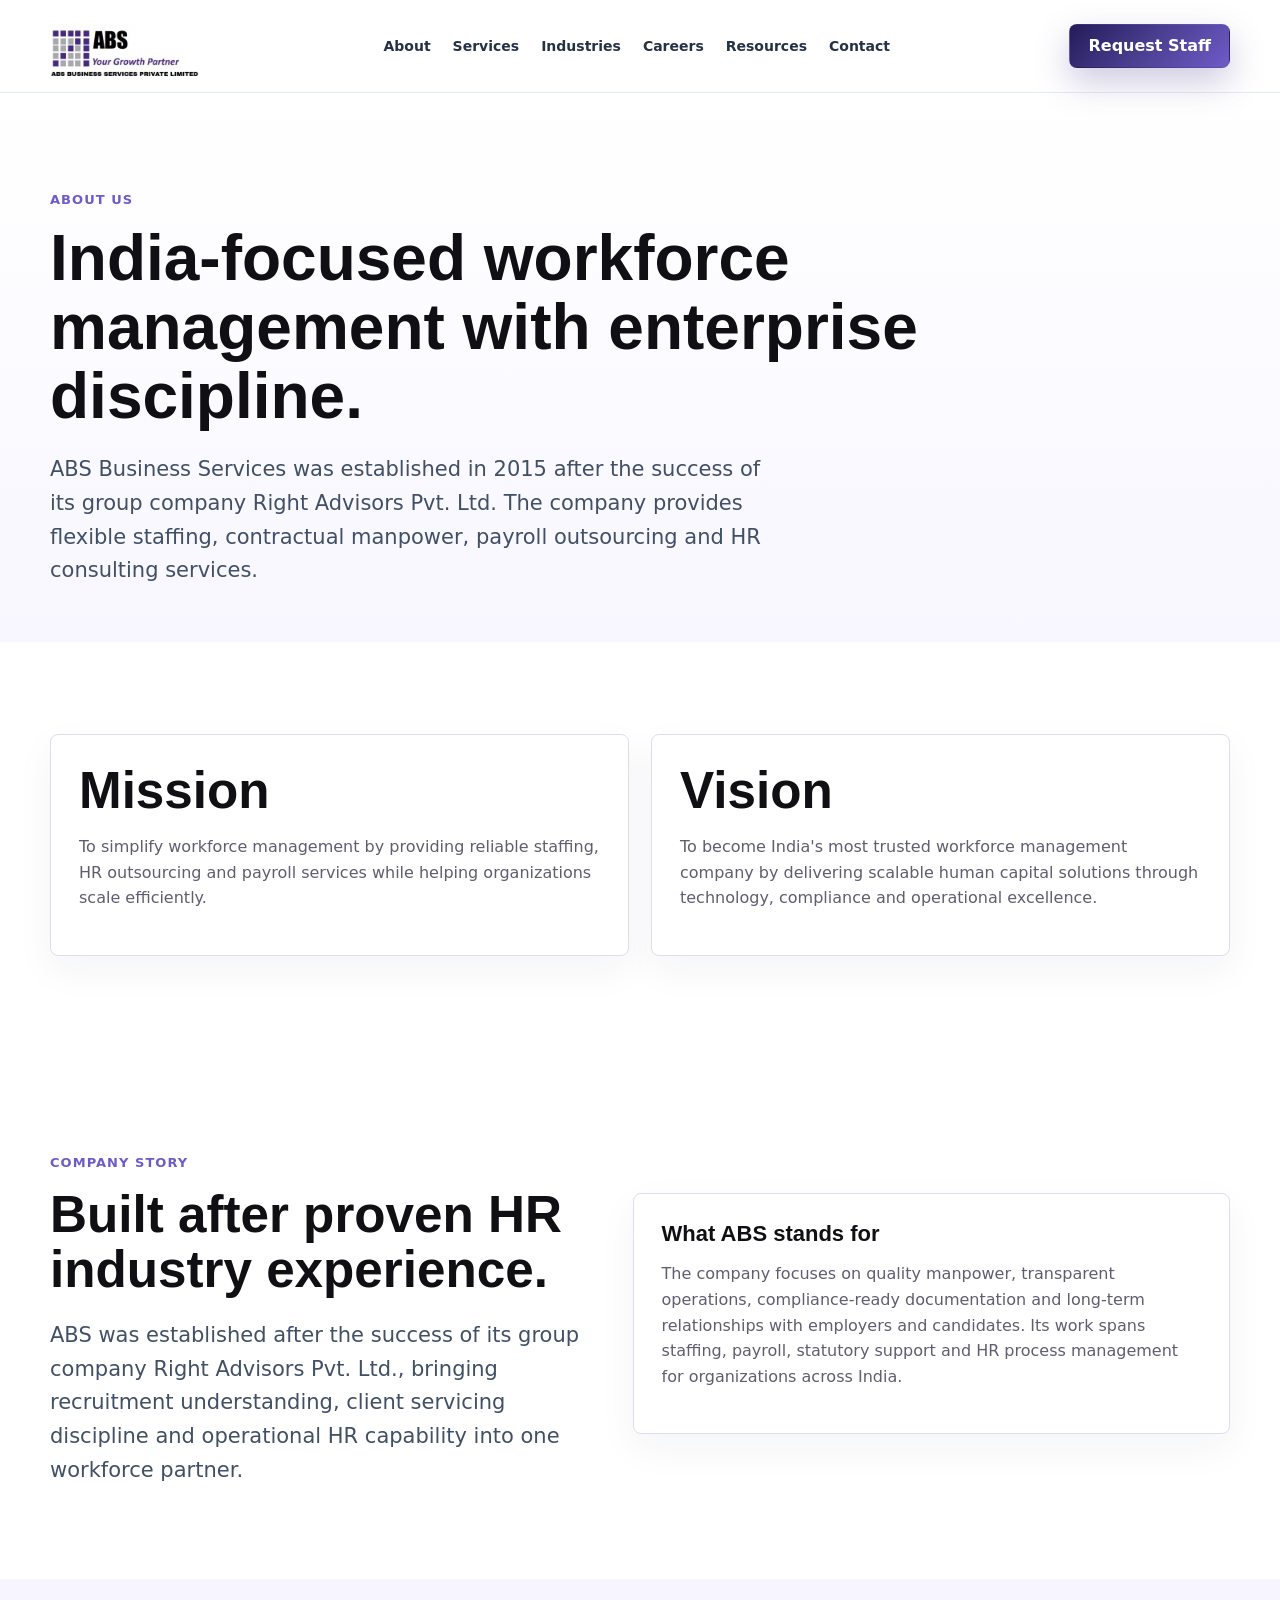
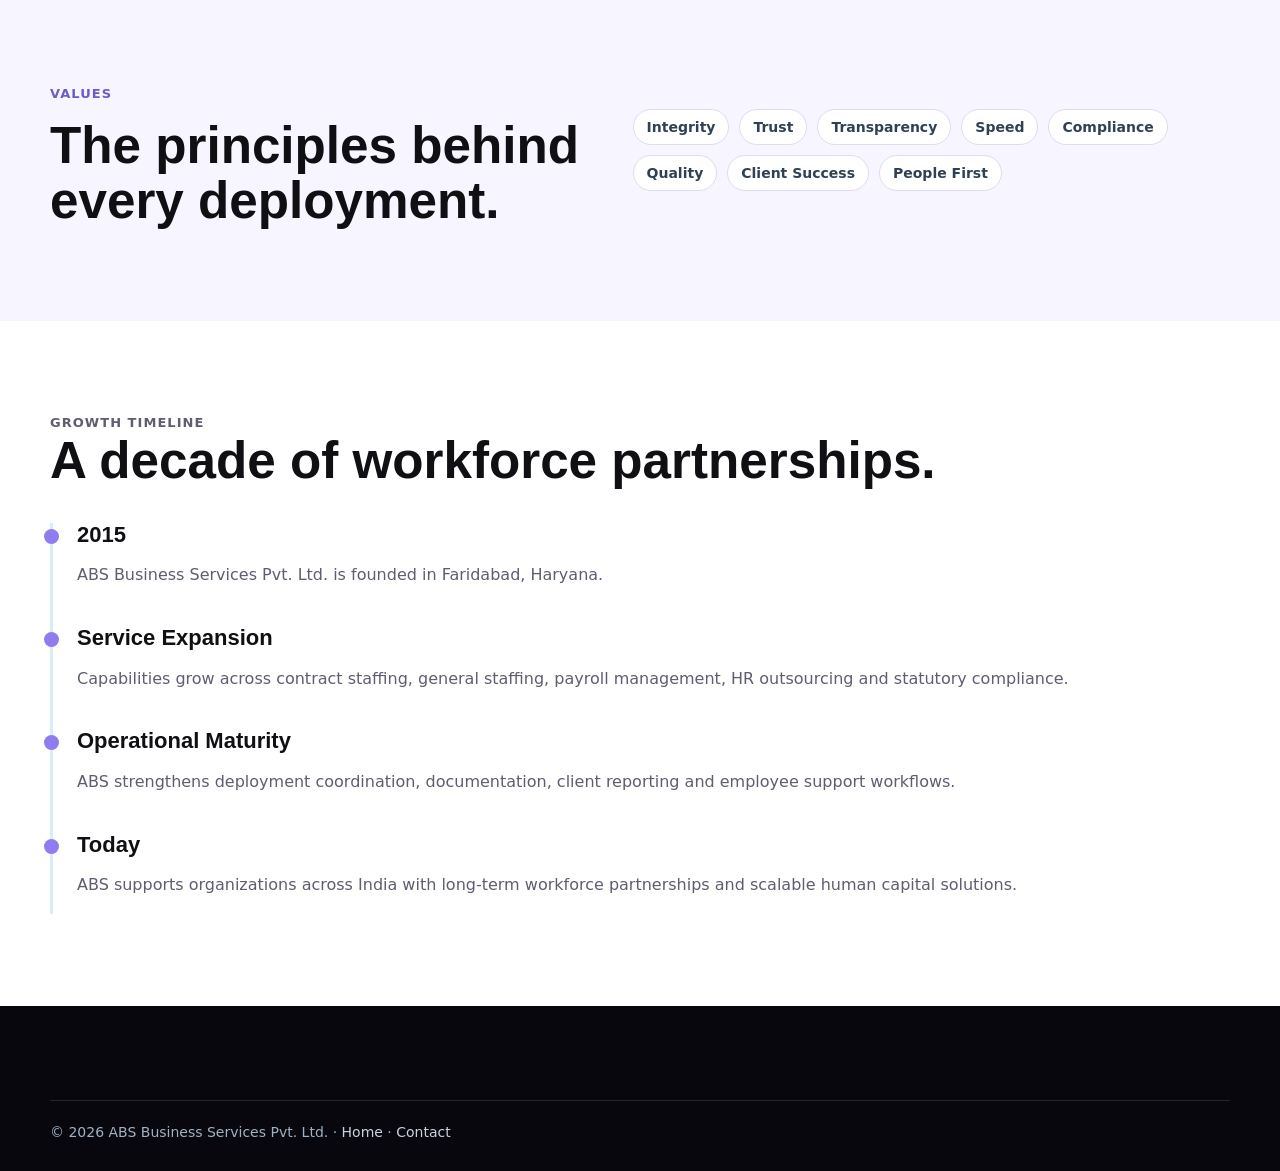
==== about.html @ 5b606b96 "Initial commit" ====
﻿<!doctype html><html lang="en"><head><meta charset="utf-8"><meta name="viewport" content="width=device-width, initial-scale=1"><title>About ABS Business Services | HR Growth Partner in Faridabad</title><meta name="description" content="Learn about ABS Business Services Pvt. Ltd., a Faridabad-based workforce management, staffing, payroll outsourcing and HR services company founded in 2015."><meta name="keywords" content="ABS Business Services, HR company Faridabad, staffing company Haryana, workforce management India, payroll outsourcing company"><link rel="canonical" href="https://abs-bs.com/about.html"><link rel="stylesheet" href="styles.css"></head><body>
<header class="site-header"><div class="container nav"><a class="brand" href="index.html"><img class="brand-logo" src="assets/abs-logo.png" alt="ABS Business Services Pvt. Ltd. logo"></a><nav class="nav-links"><a href="about.html">About</a><a href="services.html">Services</a><a href="industries.html">Industries</a><a href="careers.html">Careers</a><a href="blog.html">Resources</a><a href="contact.html">Contact</a></nav><div class="nav-actions"><a class="btn btn-primary" href="employers.html">Request Staff</a><button class="menu-toggle" aria-label="Open menu"></button></div></div></header>
<main><section class="page-hero"><div class="container"><p class="eyebrow">About Us</p><h1>India-focused workforce management with enterprise discipline.</h1><p class="lead">ABS Business Services was established in 2015 after the success of its group company Right Advisors Pvt. Ltd. The company provides flexible staffing, contractual manpower, payroll outsourcing and HR consulting services.</p></div></section>
<section><div class="container grid-2"><article class="card"><h2>Mission</h2><p class="muted">To simplify workforce management by providing reliable staffing, HR outsourcing and payroll services while helping organizations scale efficiently.</p></article><article class="card"><h2>Vision</h2><p class="muted">To become India's most trusted workforce management company by delivering scalable human capital solutions through technology, compliance and operational excellence.</p></article></div></section>
<section><div class="container split"><div><p class="eyebrow">Company Story</p><h2>Built after proven HR industry experience.</h2><p class="lead">ABS was established after the success of its group company Right Advisors Pvt. Ltd., bringing recruitment understanding, client servicing discipline and operational HR capability into one workforce partner.</p></div><div class="card"><h3>What ABS stands for</h3><p class="muted">The company focuses on quality manpower, transparent operations, compliance-ready documentation and long-term relationships with employers and candidates. Its work spans staffing, payroll, statutory support and HR process management for organizations across India.</p></div></div></section>
<section class="band"><div class="container split"><div><p class="eyebrow">Values</p><h2>The principles behind every deployment.</h2></div><div class="pill-row"><span class="pill">Integrity</span><span class="pill">Trust</span><span class="pill">Transparency</span><span class="pill">Speed</span><span class="pill">Compliance</span><span class="pill">Quality</span><span class="pill">Client Success</span><span class="pill">People First</span></div></div></section>
<section><div class="container"><div class="section-head"><div><p class="eyebrow">Growth Timeline</p><h2>A decade of workforce partnerships.</h2></div></div><div class="timeline"><article><h3>2015</h3><p class="muted">ABS Business Services Pvt. Ltd. is founded in Faridabad, Haryana.</p></article><article><h3>Service Expansion</h3><p class="muted">Capabilities grow across contract staffing, general staffing, payroll management, HR outsourcing and statutory compliance.</p></article><article><h3>Operational Maturity</h3><p class="muted">ABS strengthens deployment coordination, documentation, client reporting and employee support workflows.</p></article><article><h3>Today</h3><p class="muted">ABS supports organizations across India with long-term workforce partnerships and scalable human capital solutions.</p></article></div></div></section></main>
<footer class="footer"><div class="container copyright">&copy; 2026 ABS Business Services Pvt. Ltd. &middot; <a href="index.html">Home</a> &middot; <a href="contact.html">Contact</a></div></footer><script src="script.js"></script></body></html>
---- styles.css ----
:root {
  --primary: #4b3f91;
  --secondary: #6f5bc7;
  --accent: #8f7df0;
  --dark: #101014;
  --muted: #5f5d70;
  --line: #e0dced;
  --soft: #f7f5ff;
  --white: #ffffff;
  --shadow: 0 24px 70px rgba(15, 38, 67, .12);
  --radius: 8px;
}

* { box-sizing: border-box; }
html { scroll-behavior: smooth; }
body {
  margin: 0;
  font-family: Inter, ui-sans-serif, system-ui, -apple-system, BlinkMacSystemFont, "Segoe UI", sans-serif;
  color: var(--dark);
  background: var(--white);
  line-height: 1.6;
}

a { color: inherit; text-decoration: none; }
img { display: block; max-width: 100%; }
button, input, textarea, select { font: inherit; }

.container { width: min(1180px, calc(100% - 40px)); margin: 0 auto; }
.site-header {
  position: sticky;
  top: 0;
  z-index: 20;
  background: rgba(255,255,255,.92);
  backdrop-filter: blur(16px);
  border-bottom: 1px solid rgba(220,231,239,.8);
}
.nav { display: flex; align-items: center; justify-content: space-between; min-height: 76px; gap: 20px; }
.brand { display: flex; align-items: center; gap: 12px; font-weight: 800; letter-spacing: 0; }
.brand-logo { width: 154px; height: auto; }
.brand-mark {
  display: grid; place-items: center;
  width: 44px; height: 44px; border-radius: 8px;
  color: #fff; background: linear-gradient(135deg, var(--primary), var(--accent));
  box-shadow: 0 14px 32px rgba(75,63,145,.24);
}
.brand small { display: block; color: var(--muted); font-size: 12px; font-weight: 700; text-transform: uppercase; }
.nav-links { display: flex; align-items: center; gap: 22px; font-size: 14px; font-weight: 700; color: #253145; }
.nav-links a:hover { color: var(--secondary); }
.nav-actions { display: flex; align-items: center; gap: 10px; }
.menu-toggle { display: none; border: 0; background: var(--soft); width: 42px; height: 42px; border-radius: var(--radius); position: relative; }
.menu-toggle::before {
  content: "";
  width: 18px;
  height: 2px;
  background: var(--primary);
  box-shadow: 0 6px 0 var(--primary), 0 -6px 0 var(--primary);
}
.btn {
  display: inline-flex; align-items: center; justify-content: center; gap: 9px;
  min-height: 44px; padding: 0 18px; border-radius: var(--radius);
  border: 1px solid transparent; font-weight: 800; cursor: pointer;
  transition: transform .2s ease, box-shadow .2s ease, background .2s ease;
}
.btn:hover { transform: translateY(-2px); }
.btn-primary { color: #fff; background: linear-gradient(135deg, #241b59, var(--primary), var(--secondary)); box-shadow: 0 14px 34px rgba(75,63,145,.28); }
.btn-outline { color: var(--primary); border-color: #bfd7e8; background: #fff; }
.btn-dark { color: #fff; background: var(--dark); }

.hero {
  min-height: calc(100vh - 76px);
  display: grid;
  align-items: center;
  padding: 56px 0 32px;
  background:
    radial-gradient(circle at 88% 14%, rgba(143,125,240,.18), transparent 28%),
    linear-gradient(180deg, #fff 0%, #f8f6ff 100%);
}
.hero-grid { display: grid; grid-template-columns: 1fr .92fr; gap: 48px; align-items: center; }
.eyebrow { color: var(--secondary); font-weight: 900; text-transform: uppercase; letter-spacing: .08em; font-size: 13px; }
h1, h2, h3 { font-family: Poppins, Inter, sans-serif; line-height: 1.08; letter-spacing: 0; margin: 0; }
h1 { font-size: clamp(42px, 6vw, 76px); max-width: 870px; }
h2 { font-size: clamp(30px, 4vw, 52px); }
h3 { font-size: 22px; }
.lead { font-size: clamp(17px, 2vw, 21px); color: #415065; max-width: 730px; margin: 22px 0 0; }
.hero-actions { display: flex; flex-wrap: wrap; gap: 14px; margin-top: 32px; }
.hero-card { position: relative; }
.hero-card img { border-radius: 8px; box-shadow: var(--shadow); }
.metric-strip {
  display: grid; grid-template-columns: repeat(4, 1fr); gap: 14px;
  margin-top: 32px;
}
.metric {
  padding: 18px; background: #fff; border: 1px solid var(--line); border-radius: var(--radius);
  box-shadow: 0 12px 30px rgba(16,45,72,.06);
}
.metric strong { display: block; color: var(--primary); font-size: 27px; font-family: Poppins, sans-serif; }
.metric span { color: var(--muted); font-size: 13px; font-weight: 700; }

section { padding: 92px 0; }
.section-head { display: flex; justify-content: space-between; gap: 28px; align-items: end; margin-bottom: 34px; }
.section-head p { max-width: 560px; color: var(--muted); margin: 0; }
.band { background: var(--soft); }
.dark-band { background: #101928; color: #fff; }
.dark-band p, .dark-band .muted { color: #c8d3df; }
.grid-3 { display: grid; grid-template-columns: repeat(3, 1fr); gap: 18px; }
.grid-2 { display: grid; grid-template-columns: repeat(2, 1fr); gap: 22px; }
.card {
  background: #fff; border: 1px solid var(--line); border-radius: var(--radius);
  padding: 28px; box-shadow: 0 14px 38px rgba(16,45,72,.05);
}
.card:hover { transform: translateY(-3px); transition: transform .2s ease; }
.dark-band .card { background: #172235; border-color: rgba(255,255,255,.1); }
.icon {
  width: 44px; height: 44px; border-radius: 8px;
  display: grid; place-items: center; color: #fff;
  background: linear-gradient(135deg, var(--primary), var(--accent));
  margin-bottom: 18px;
}
.muted { color: var(--muted); }
.pill-row { display: flex; flex-wrap: wrap; gap: 10px; }
.pill {
  display: inline-flex; align-items: center; min-height: 36px; padding: 0 13px;
  border-radius: 999px; border: 1px solid var(--line); background: #fff; color: #314154; font-weight: 700; font-size: 14px;
}
.dark-band .pill { background: rgba(255,255,255,.07); border-color: rgba(255,255,255,.14); color: #fff; }
.process { counter-reset: step; display: grid; gap: 16px; }
.process-item { display: grid; grid-template-columns: 58px 1fr; gap: 18px; align-items: start; }
.process-item::before {
  counter-increment: step; content: counter(step);
  width: 46px; height: 46px; border-radius: 8px;
  display: grid; place-items: center;
  background: #e8f6ff; color: var(--primary); font-weight: 900;
}
.testimonial { font-size: 20px; color: #253145; }
.job-card { display: grid; grid-template-columns: 1fr auto; gap: 18px; align-items: center; }
.form {
  display: grid; gap: 14px;
}
.form input, .form textarea, .form select {
  width: 100%; border: 1px solid var(--line); border-radius: var(--radius);
  min-height: 48px; padding: 12px 14px; background: #fff; color: var(--dark);
}
.form textarea { min-height: 126px; resize: vertical; }
.cta {
  padding: 54px; border-radius: 8px;
  background: linear-gradient(135deg, #101014, #332272 48%, #6f5bc7);
  color: #fff; display: grid; grid-template-columns: 1fr auto; gap: 24px; align-items: center;
}
.cta p { color: #e8f6ff; margin: 12px 0 0; max-width: 760px; }
.page-hero { padding: 84px 0 54px; background: linear-gradient(180deg, #fff, #f8f6ff); }
.page-hero h1 { font-size: clamp(38px, 5vw, 64px); }
.split { display: grid; grid-template-columns: .95fr 1.05fr; gap: 42px; align-items: center; }
.timeline { border-left: 3px solid #d9ecf7; padding-left: 24px; display: grid; gap: 22px; }
.timeline article { position: relative; }
.timeline article::before { content: ""; position: absolute; left: -33px; top: 6px; width: 15px; height: 15px; border-radius: 50%; background: var(--accent); }
.footer { background: #08070d; color: #e7e2ff; padding: 58px 0 28px; }
.footer-grid { display: grid; grid-template-columns: 1.25fr repeat(3, 1fr); gap: 32px; }
.footer h3 { color: #fff; font-size: 18px; margin-bottom: 14px; }
.footer a, .footer p { color: #c8d3df; }
.footer ul { padding: 0; margin: 0; list-style: none; display: grid; gap: 10px; }
.copyright { border-top: 1px solid rgba(255,255,255,.12); margin-top: 36px; padding-top: 20px; color: #9fb1c4; font-size: 14px; }
.reveal { opacity: 0; transform: translateY(18px); transition: opacity .55s ease, transform .55s ease; }
.reveal.visible { opacity: 1; transform: none; }

@media (max-width: 940px) {
  .nav-links {
    position: absolute; inset: 76px 20px auto 20px; display: none; flex-direction: column;
    align-items: stretch; padding: 18px; background: #fff; border: 1px solid var(--line); border-radius: 8px; box-shadow: var(--shadow);
  }
  .nav-links.open { display: flex; }
  .menu-toggle { display: inline-grid; place-items: center; }
  .nav-actions .btn-outline { display: none; }
  .hero { min-height: auto; }
  .hero-grid, .split, .cta { grid-template-columns: 1fr; }
  .metric-strip, .grid-3, .grid-2, .footer-grid { grid-template-columns: 1fr; }
  .section-head { display: block; }
  .section-head p { margin-top: 14px; }
  section { padding: 68px 0; }
  .cta { padding: 34px; }
}

@media (max-width: 540px) {
  .container { width: min(100% - 28px, 1180px); }
  .nav { min-height: 68px; }
  .brand small { display: none; }
  .brand-logo { width: 132px; }
  .hero-actions, .nav-actions { width: auto; }
  .btn { width: 100%; }
  .nav-actions .btn-primary { display: none; }
  .hero-card { margin-top: 10px; }
  .job-card { grid-template-columns: 1fr; }
  .page-hero { padding-top: 58px; }
}
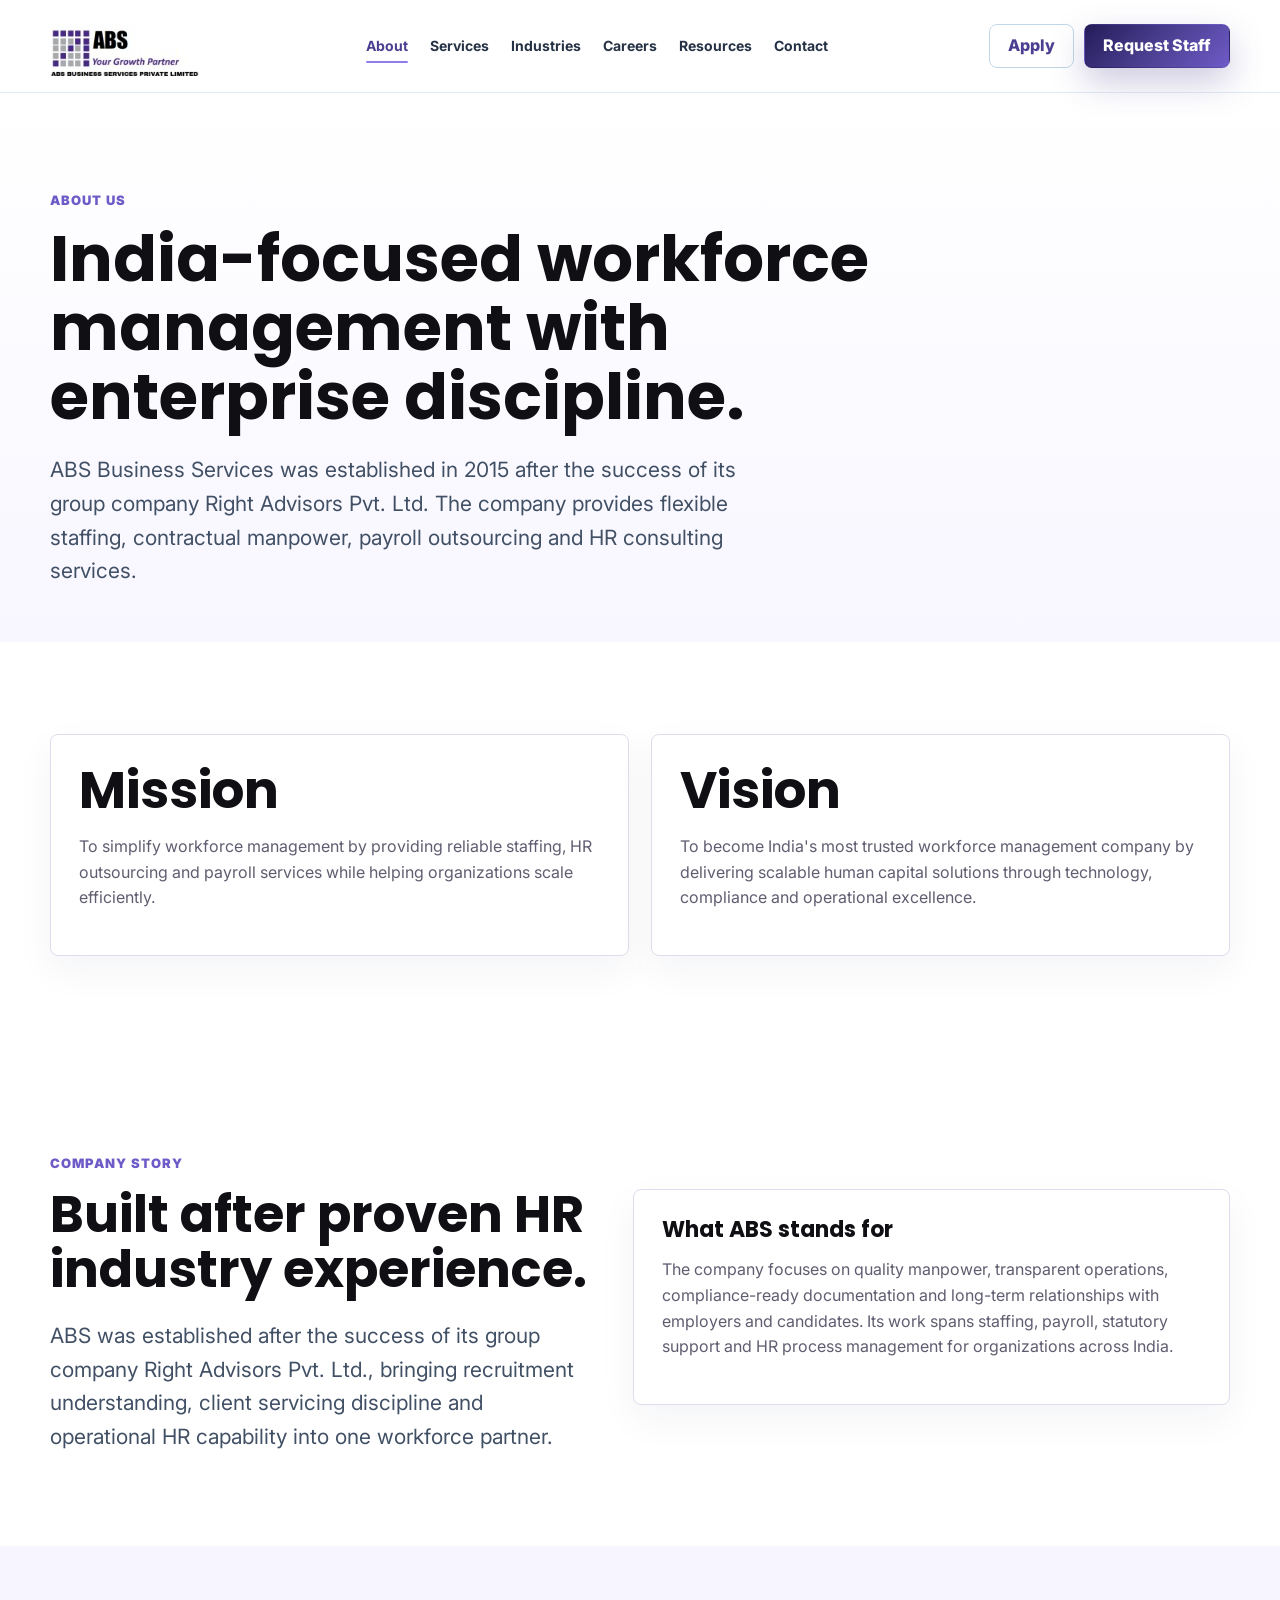
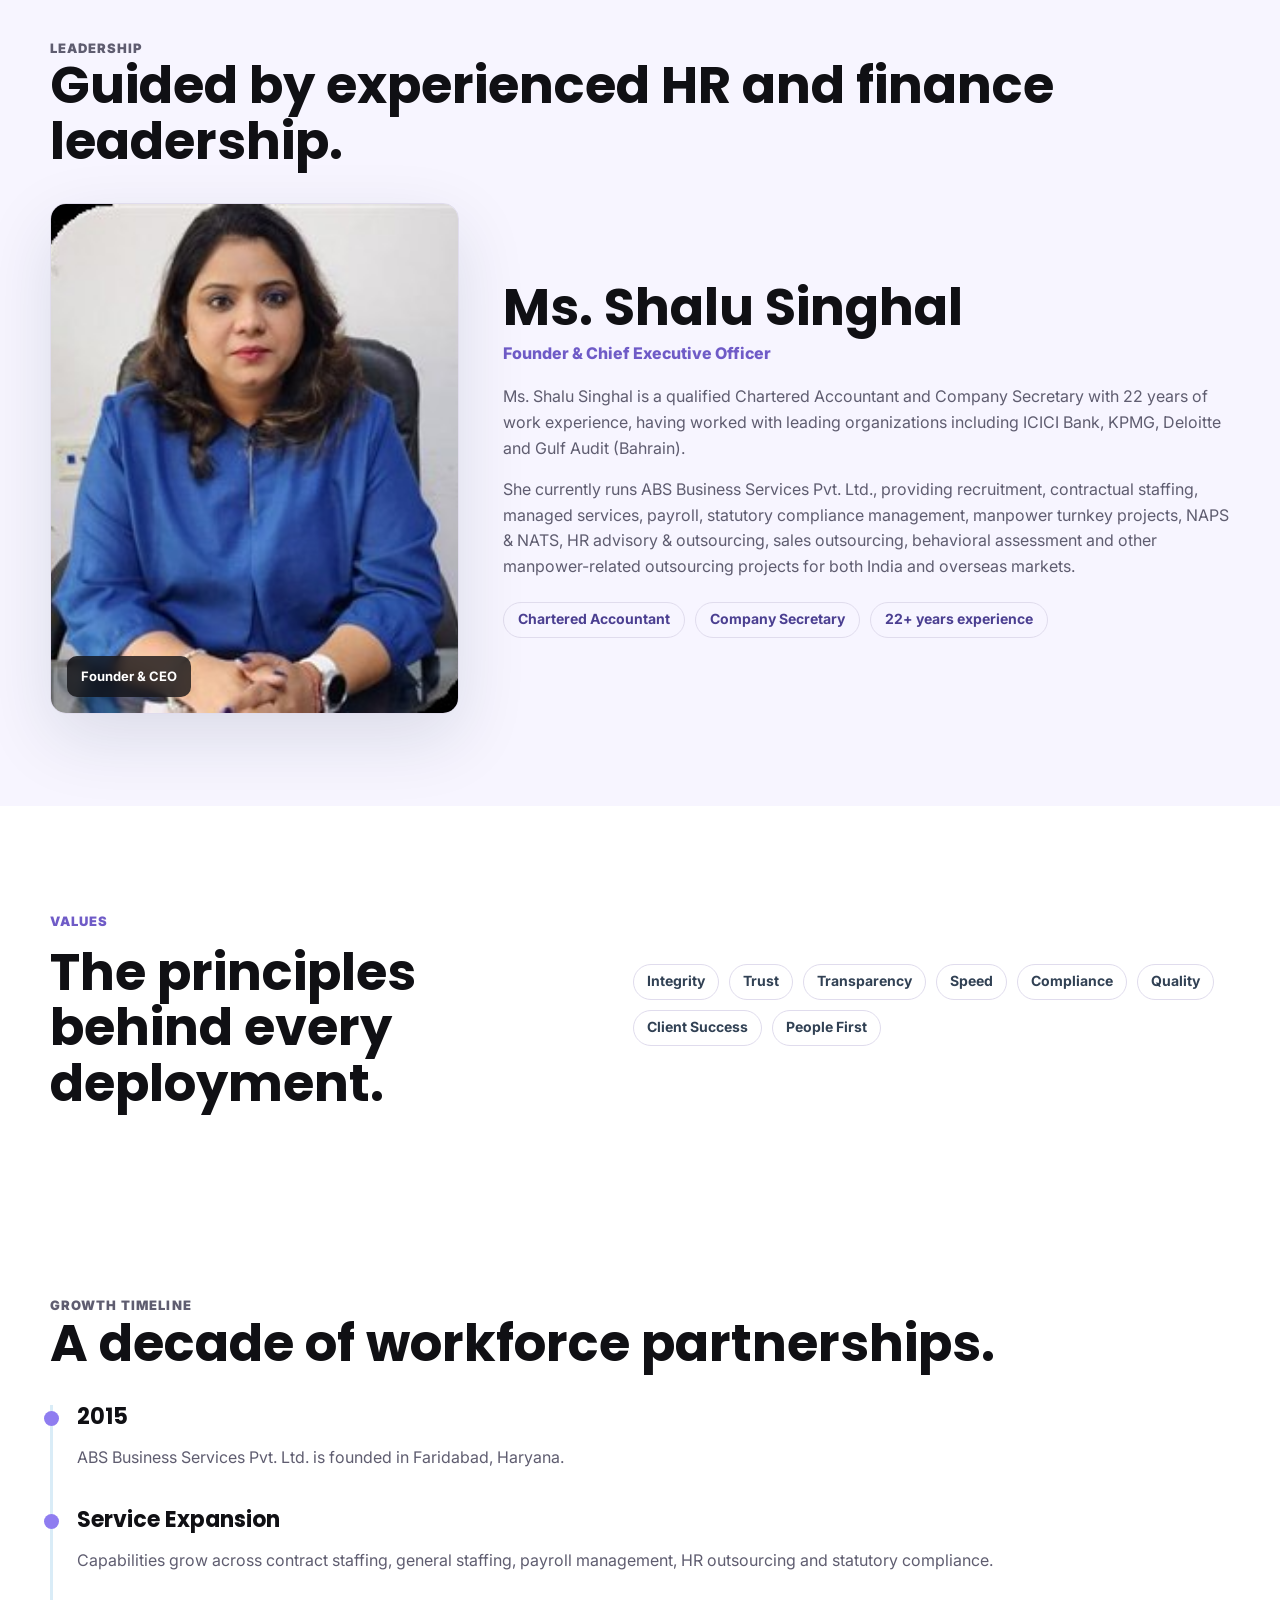
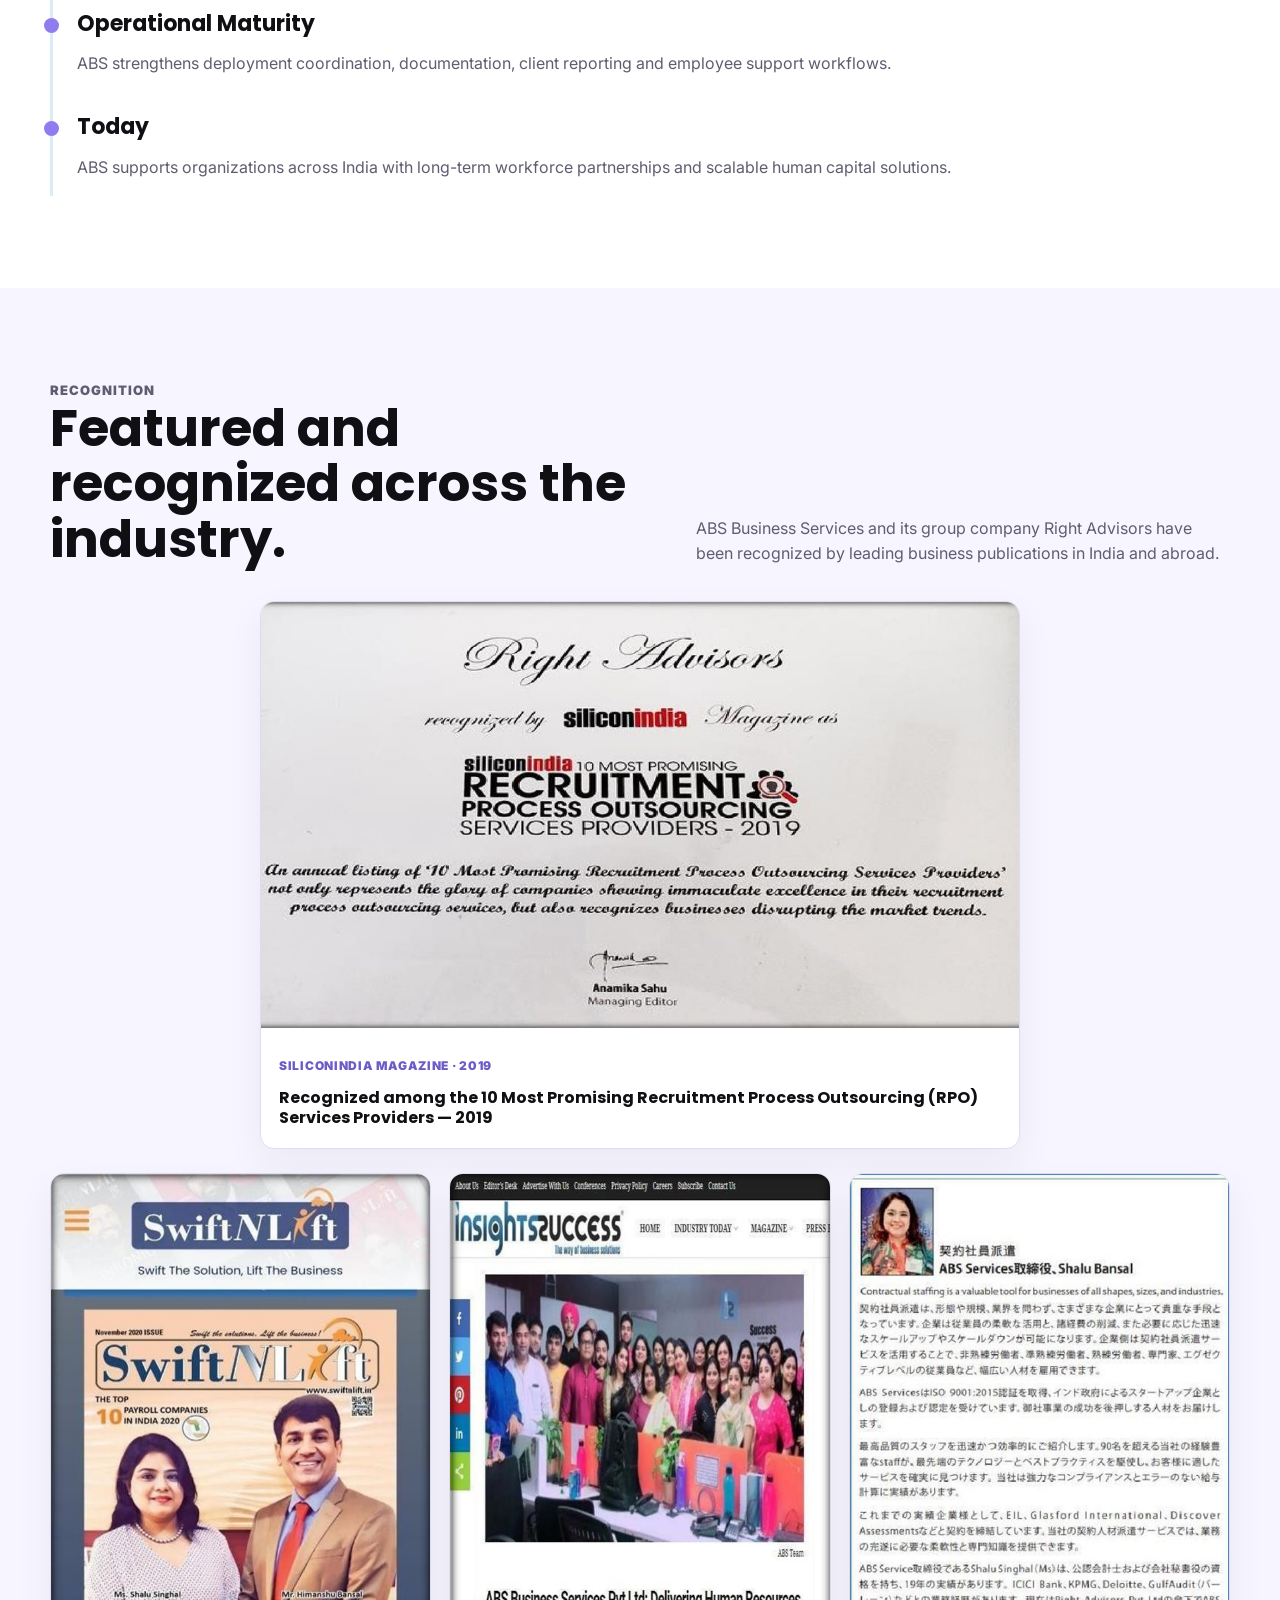
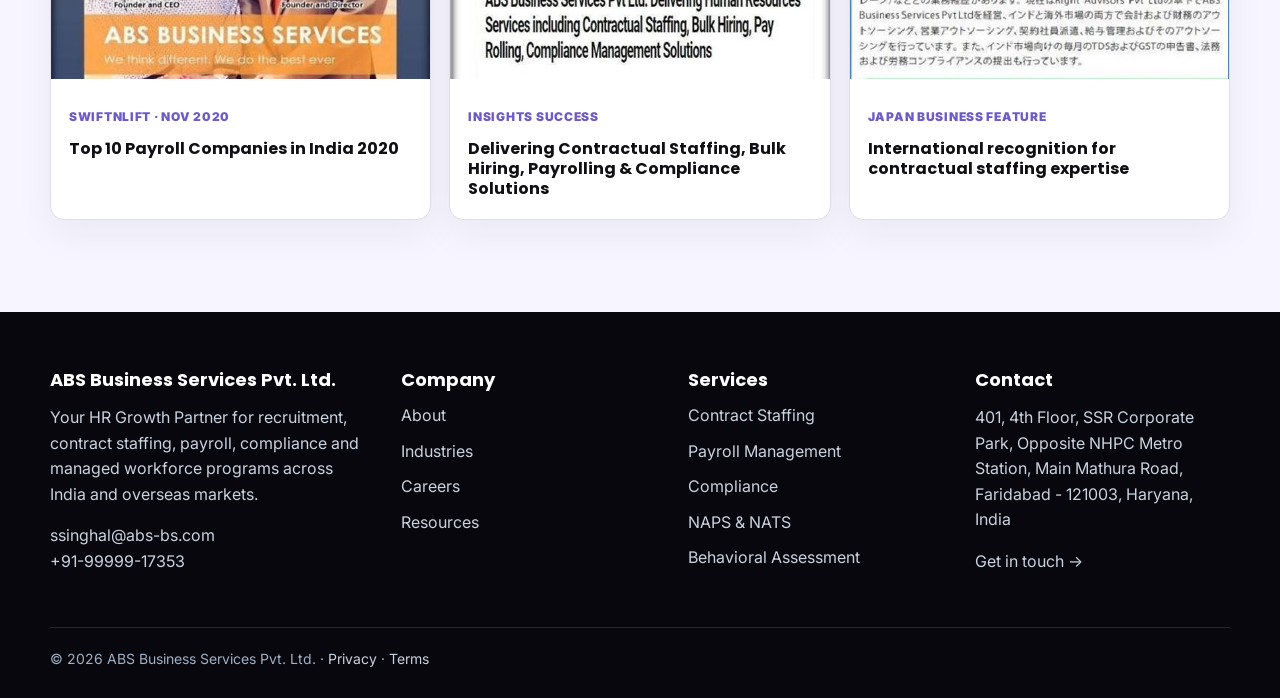
==== commit 2179430f: "first commit" ====
--- a/about.html
+++ b/about.html
@@ -1,8 +1,30 @@
-﻿<!doctype html><html lang="en"><head><meta charset="utf-8"><meta name="viewport" content="width=device-width, initial-scale=1"><title>About ABS Business Services | HR Growth Partner in Faridabad</title><meta name="description" content="Learn about ABS Business Services Pvt. Ltd., a Faridabad-based workforce management, staffing, payroll outsourcing and HR services company founded in 2015."><meta name="keywords" content="ABS Business Services, HR company Faridabad, staffing company Haryana, workforce management India, payroll outsourcing company"><link rel="canonical" href="https://abs-bs.com/about.html"><link rel="stylesheet" href="styles.css"></head><body>
-<header class="site-header"><div class="container nav"><a class="brand" href="index.html"><img class="brand-logo" src="assets/abs-logo.png" alt="ABS Business Services Pvt. Ltd. logo"></a><nav class="nav-links"><a href="about.html">About</a><a href="services.html">Services</a><a href="industries.html">Industries</a><a href="careers.html">Careers</a><a href="blog.html">Resources</a><a href="contact.html">Contact</a></nav><div class="nav-actions"><a class="btn btn-primary" href="employers.html">Request Staff</a><button class="menu-toggle" aria-label="Open menu"></button></div></div></header>
+﻿<!doctype html><html lang="en"><head><meta charset="utf-8"><meta name="viewport" content="width=device-width, initial-scale=1"><title>About ABS Business Services | HR Growth Partner in Faridabad</title><meta name="description" content="Learn about ABS Business Services Pvt. Ltd., a Faridabad-based workforce management, staffing, payroll outsourcing and HR services company founded in 2015."><meta name="keywords" content="ABS Business Services, HR company Faridabad, staffing company Haryana, workforce management India, payroll outsourcing company"><link rel="canonical" href="https://abs-bs.com/about.html"><link rel="preconnect" href="https://fonts.googleapis.com"><link rel="preconnect" href="https://fonts.gstatic.com" crossorigin><link href="https://fonts.googleapis.com/css2?family=Inter:wght@400;600;700;800;900&family=Poppins:wght@600;700;800&display=swap" rel="stylesheet"><link rel="stylesheet" href="styles.css"></head><body>
+<div id="abs-header"></div>
 <main><section class="page-hero"><div class="container"><p class="eyebrow">About Us</p><h1>India-focused workforce management with enterprise discipline.</h1><p class="lead">ABS Business Services was established in 2015 after the success of its group company Right Advisors Pvt. Ltd. The company provides flexible staffing, contractual manpower, payroll outsourcing and HR consulting services.</p></div></section>
 <section><div class="container grid-2"><article class="card"><h2>Mission</h2><p class="muted">To simplify workforce management by providing reliable staffing, HR outsourcing and payroll services while helping organizations scale efficiently.</p></article><article class="card"><h2>Vision</h2><p class="muted">To become India's most trusted workforce management company by delivering scalable human capital solutions through technology, compliance and operational excellence.</p></article></div></section>
 <section><div class="container split"><div><p class="eyebrow">Company Story</p><h2>Built after proven HR industry experience.</h2><p class="lead">ABS was established after the success of its group company Right Advisors Pvt. Ltd., bringing recruitment understanding, client servicing discipline and operational HR capability into one workforce partner.</p></div><div class="card"><h3>What ABS stands for</h3><p class="muted">The company focuses on quality manpower, transparent operations, compliance-ready documentation and long-term relationships with employers and candidates. Its work spans staffing, payroll, statutory support and HR process management for organizations across India.</p></div></div></section>
-<section class="band"><div class="container split"><div><p class="eyebrow">Values</p><h2>The principles behind every deployment.</h2></div><div class="pill-row"><span class="pill">Integrity</span><span class="pill">Trust</span><span class="pill">Transparency</span><span class="pill">Speed</span><span class="pill">Compliance</span><span class="pill">Quality</span><span class="pill">Client Success</span><span class="pill">People First</span></div></div></section>
-<section><div class="container"><div class="section-head"><div><p class="eyebrow">Growth Timeline</p><h2>A decade of workforce partnerships.</h2></div></div><div class="timeline"><article><h3>2015</h3><p class="muted">ABS Business Services Pvt. Ltd. is founded in Faridabad, Haryana.</p></article><article><h3>Service Expansion</h3><p class="muted">Capabilities grow across contract staffing, general staffing, payroll management, HR outsourcing and statutory compliance.</p></article><article><h3>Operational Maturity</h3><p class="muted">ABS strengthens deployment coordination, documentation, client reporting and employee support workflows.</p></article><article><h3>Today</h3><p class="muted">ABS supports organizations across India with long-term workforce partnerships and scalable human capital solutions.</p></article></div></div></section></main>
-<footer class="footer"><div class="container copyright">&copy; 2026 ABS Business Services Pvt. Ltd. &middot; <a href="index.html">Home</a> &middot; <a href="contact.html">Contact</a></div></footer><script src="script.js"></script></body></html>
+<section class="band" id="leadership"><div class="container">
+<div class="section-head"><div><p class="eyebrow">Leadership</p><h2>Guided by experienced HR and finance leadership.</h2></div></div>
+<div class="leader">
+<div class="leader-photo"><img src="assets/shalu-singhal.jpg" alt="Ms. Shalu Singhal, Founder and CEO of ABS Business Services Pvt. Ltd."><span class="leader-badge">Founder &amp; CEO</span></div>
+<div>
+<h2>Ms. Shalu Singhal</h2>
+<p class="role">Founder &amp; Chief Executive Officer</p>
+<p class="muted">Ms. Shalu Singhal is a qualified Chartered Accountant and Company Secretary with 22 years of work experience, having worked with leading organizations including ICICI Bank, KPMG, Deloitte and Gulf Audit (Bahrain).</p>
+<p class="muted">She currently runs ABS Business Services Pvt. Ltd., providing recruitment, contractual staffing, managed services, payroll, statutory compliance management, manpower turnkey projects, NAPS &amp; NATS, HR advisory &amp; outsourcing, sales outsourcing, behavioral assessment and other manpower-related outsourcing projects for both India and overseas markets.</p>
+<div class="cred-row"><span class="cred">Chartered Accountant</span><span class="cred">Company Secretary</span><span class="cred">22+ years experience</span></div>
+</div>
+</div>
+</div></section>
+<section><div class="container split"><div><p class="eyebrow">Values</p><h2>The principles behind every deployment.</h2></div><div class="pill-row"><span class="pill">Integrity</span><span class="pill">Trust</span><span class="pill">Transparency</span><span class="pill">Speed</span><span class="pill">Compliance</span><span class="pill">Quality</span><span class="pill">Client Success</span><span class="pill">People First</span></div></div></section>
+<section><div class="container"><div class="section-head"><div><p class="eyebrow">Growth Timeline</p><h2>A decade of workforce partnerships.</h2></div></div><div class="timeline"><article><h3>2015</h3><p class="muted">ABS Business Services Pvt. Ltd. is founded in Faridabad, Haryana.</p></article><article><h3>Service Expansion</h3><p class="muted">Capabilities grow across contract staffing, general staffing, payroll management, HR outsourcing and statutory compliance.</p></article><article><h3>Operational Maturity</h3><p class="muted">ABS strengthens deployment coordination, documentation, client reporting and employee support workflows.</p></article><article><h3>Today</h3><p class="muted">ABS supports organizations across India with long-term workforce partnerships and scalable human capital solutions.</p></article></div></div></section>
+<section class="band" id="recognition"><div class="container">
+<div class="section-head"><div><p class="eyebrow">Recognition</p><h2>Featured and recognized across the industry.</h2></div><p>ABS Business Services and its group company Right Advisors have been recognized by leading business publications in India and abroad.</p></div>
+<article class="press-card" style="max-width:760px;margin:0 auto 24px"><div class="press-img wide"><img src="assets/press-siliconindia.jpg" alt="SiliconIndia 10 Most Promising Recruitment Process Outsourcing Services Providers 2019 award for Right Advisors"></div><div class="press-body"><p class="src">siliconindia Magazine &middot; 2019</p><h3>Recognized among the 10 Most Promising Recruitment Process Outsourcing (RPO) Services Providers &mdash; 2019</h3></div></article>
+<div class="press-grid">
+<article class="press-card"><div class="press-img"><img src="assets/press-swiftnlift.jpg" alt="SwiftNLift magazine cover featuring ABS Business Services among the Top 10 Payroll Companies in India 2020"></div><div class="press-body"><p class="src">SwiftNLift &middot; Nov 2020</p><h3>Top 10 Payroll Companies in India 2020</h3></div></article>
+<article class="press-card"><div class="press-img"><img src="assets/press-insights.jpg" alt="Insights Success feature on ABS Business Services delivering HR services"></div><div class="press-body"><p class="src">Insights Success</p><h3>Delivering Contractual Staffing, Bulk Hiring, Payrolling &amp; Compliance Solutions</h3></div></article>
+<article class="press-card"><div class="press-img"><img src="assets/press-japanese.jpg" alt="Japanese business magazine feature on ABS Services and Shalu Singhal"></div><div class="press-body"><p class="src">Japan Business Feature</p><h3>International recognition for contractual staffing expertise</h3></div></article>
+</div>
+</div></section></main>
+<div id="abs-footer"></div><script src="components.js"></script><script src="script.js"></script></body></html>
--- a/styles.css
+++ b/styles.css
@@ -191,3 +191,74 @@
   .job-card { grid-template-columns: 1fr; }
   .page-hero { padding-top: 58px; }
 }
+
+/* ===== Shared nav active state ===== */
+.nav-links a.active { color: var(--primary); position: relative; }
+.nav-links a.active::after {
+  content: ""; position: absolute; left: 0; right: 0; bottom: -6px;
+  height: 2px; border-radius: 2px; background: var(--accent);
+}
+[id] { scroll-margin-top: 96px; }
+
+/* ===== Leadership / founder ===== */
+.leader { display: grid; grid-template-columns: .72fr 1.28fr; gap: 44px; align-items: center; }
+.leader-photo {
+  position: relative; border-radius: 16px; overflow: hidden;
+  box-shadow: var(--shadow); border: 1px solid var(--line); background: var(--soft);
+  aspect-ratio: 4 / 5;
+}
+.leader-photo img { width: 100%; height: 100%; object-fit: cover; }
+.leader-badge {
+  position: absolute; left: 16px; bottom: 16px;
+  background: rgba(16,16,20,.78); color: #fff; backdrop-filter: blur(6px);
+  padding: 10px 14px; border-radius: 10px; font-size: 13px; font-weight: 700;
+}
+.leader h2 { margin-bottom: 6px; }
+.leader .role { color: var(--secondary); font-weight: 800; margin: 0 0 18px; }
+.cred-row { display: flex; flex-wrap: wrap; gap: 10px; margin-top: 22px; }
+.cred { display: inline-flex; align-items: center; min-height: 36px; padding: 0 14px;
+  border-radius: 999px; background: var(--soft); border: 1px solid var(--line);
+  color: var(--primary); font-weight: 700; font-size: 14px; }
+
+/* ===== Recognition / press ===== */
+.press-grid { display: grid; grid-template-columns: repeat(auto-fit, minmax(220px, 1fr)); gap: 18px; }
+.press-card {
+  background: #fff; border: 1px solid var(--line); border-radius: 14px;
+  overflow: hidden; box-shadow: 0 14px 38px rgba(16,45,72,.06);
+  display: flex; flex-direction: column; transition: transform .2s ease, box-shadow .2s ease;
+}
+.press-card:hover { transform: translateY(-4px); box-shadow: 0 22px 50px rgba(16,45,72,.12); }
+.press-img { aspect-ratio: 3 / 4; overflow: hidden; background: var(--soft); }
+.press-img.wide { aspect-ratio: 16 / 9; }
+.press-img img { width: 100%; height: 100%; object-fit: cover; object-position: top center; }
+.press-body { padding: 16px 18px 20px; }
+.press-body .src { color: var(--secondary); font-weight: 900; font-size: 12px;
+  text-transform: uppercase; letter-spacing: .06em; }
+.press-body h3 { font-size: 16px; margin: 6px 0 0; line-height: 1.25; }
+
+/* ===== Detailed service blocks ===== */
+.service-detail { display: grid; grid-template-columns: 1fr 1fr; gap: 38px; align-items: start; padding: 40px 0; border-top: 1px solid var(--line); }
+.service-detail:first-of-type { border-top: 0; }
+.service-detail .tag { display: inline-flex; align-items: center; gap: 8px; color: var(--primary);
+  background: var(--soft); border: 1px solid var(--line); border-radius: 999px;
+  padding: 4px 12px; font-weight: 800; font-size: 13px; margin-bottom: 14px; }
+.service-detail h2 { font-size: clamp(26px, 3vw, 36px); margin-bottom: 12px; }
+.service-detail p { color: var(--muted); margin: 0 0 14px; }
+.check-list { list-style: none; padding: 0; margin: 6px 0 0; display: grid; gap: 12px; }
+.check-list li { display: grid; grid-template-columns: 26px 1fr; gap: 12px; align-items: start;
+  color: #2c3346; }
+.check-list li::before {
+  content: "✓"; display: grid; place-items: center; width: 24px; height: 24px;
+  border-radius: 7px; background: linear-gradient(135deg, var(--primary), var(--accent));
+  color: #fff; font-size: 13px; font-weight: 900;
+}
+.benefit-box { background: var(--soft); border: 1px solid var(--line); border-radius: 14px; padding: 26px; }
+.benefit-box h3 { font-size: 18px; margin-bottom: 14px; }
+
+@media (max-width: 940px) {
+  .leader, .service-detail { grid-template-columns: 1fr; gap: 26px; }
+  .press-grid { grid-template-columns: repeat(2, 1fr); }
+}
+@media (max-width: 540px) {
+  .press-grid { grid-template-columns: 1fr; }
+}
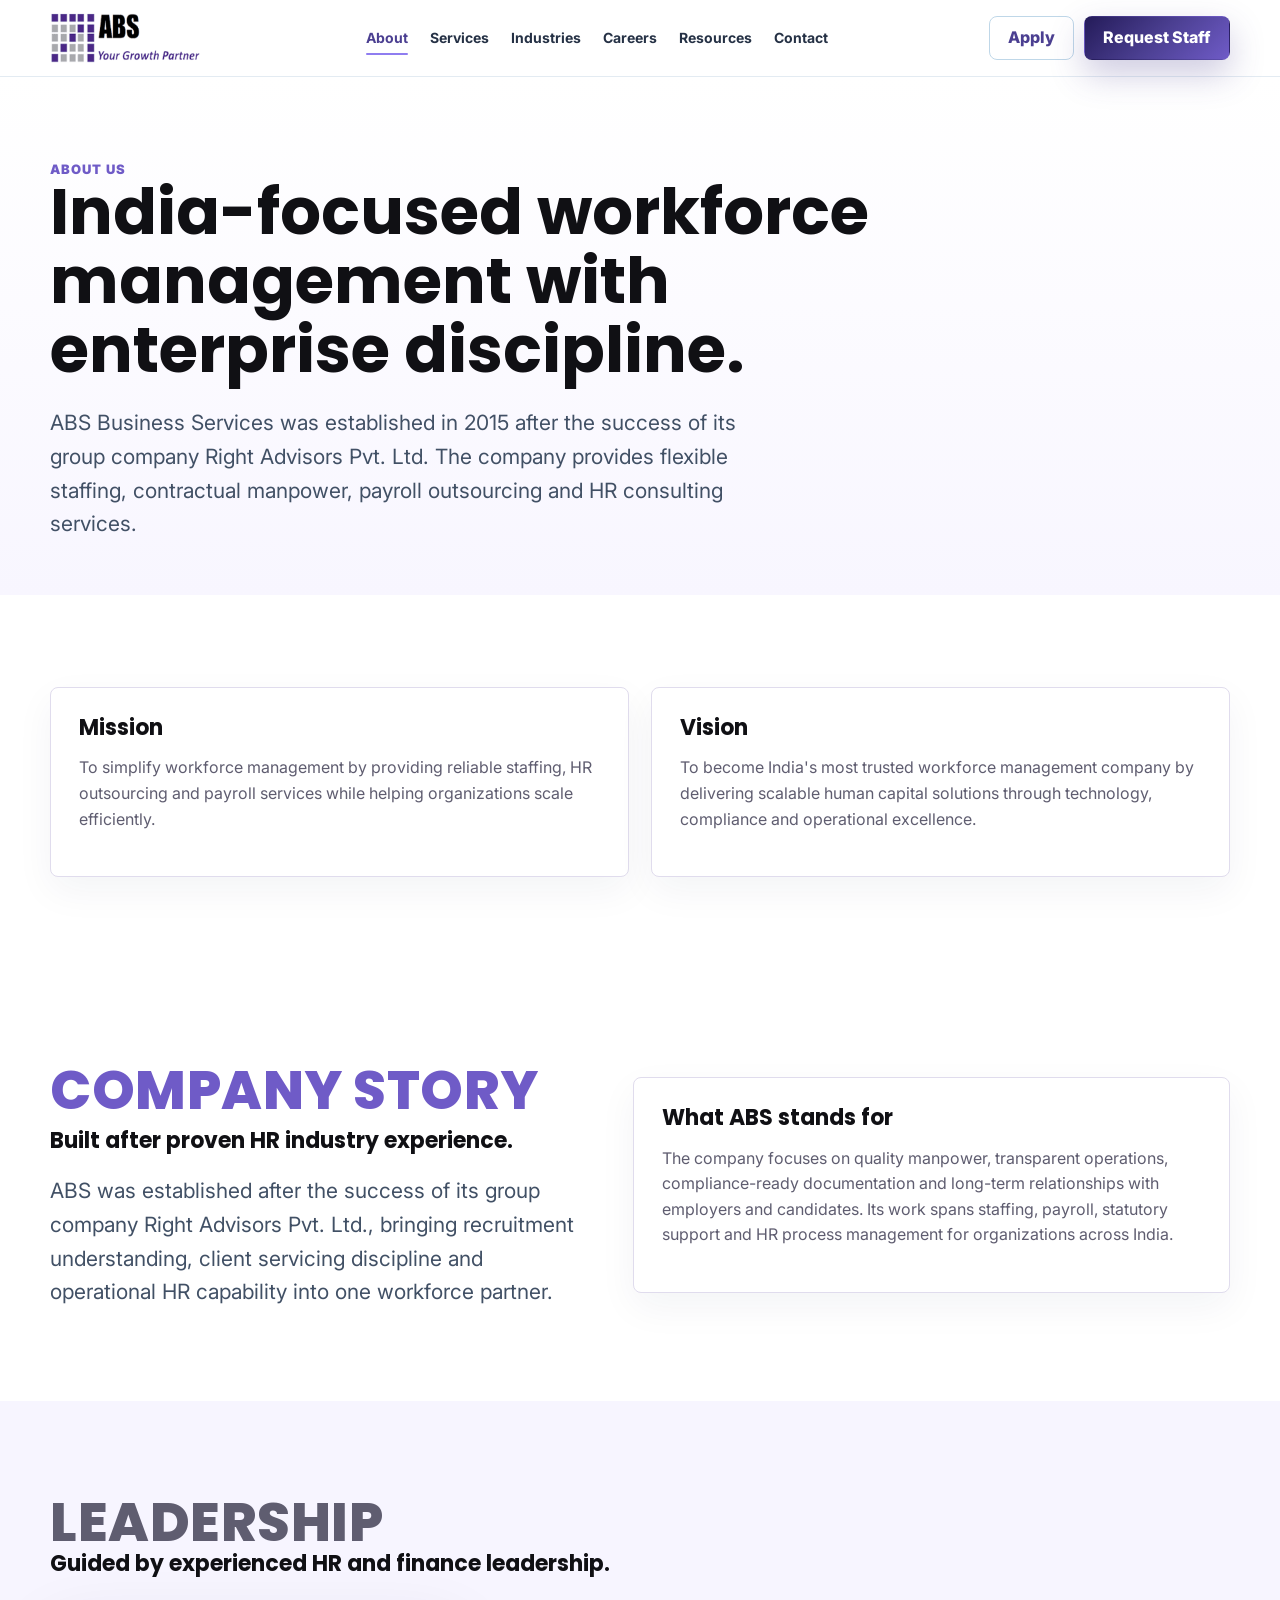
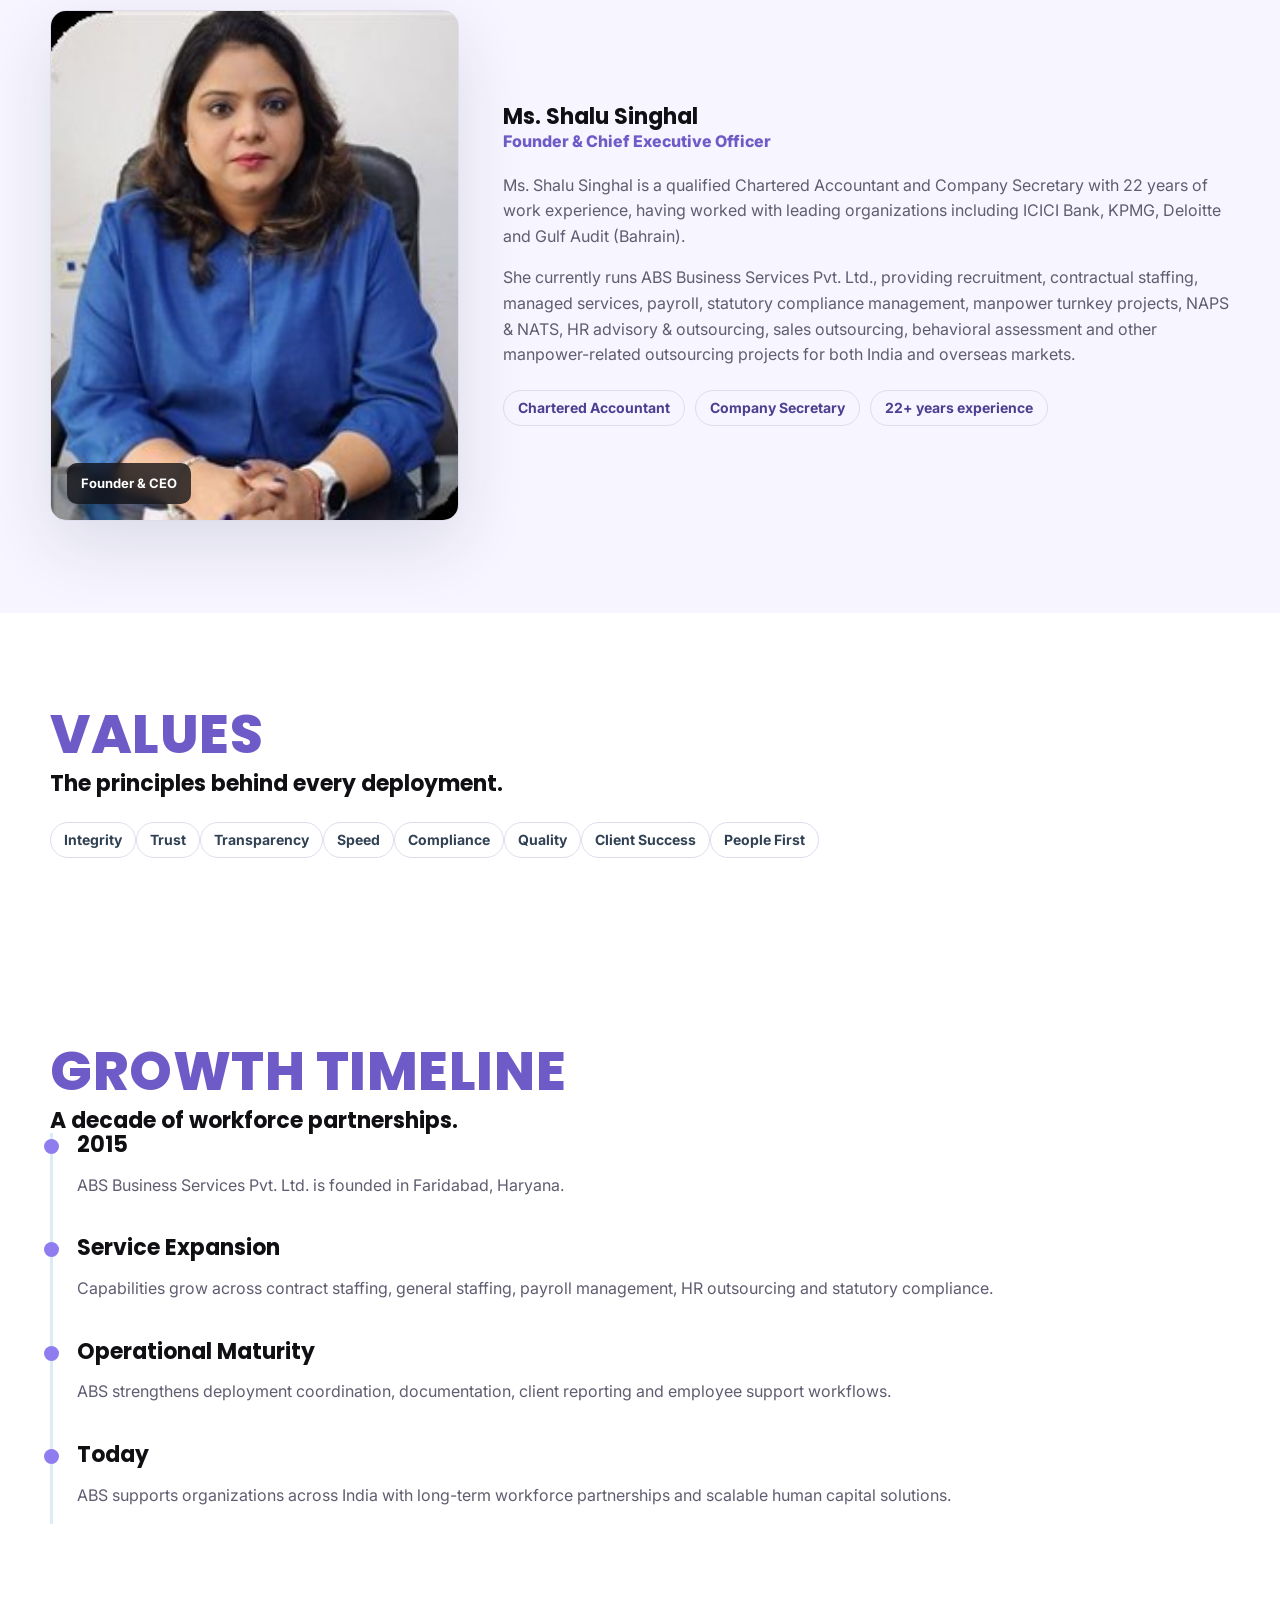
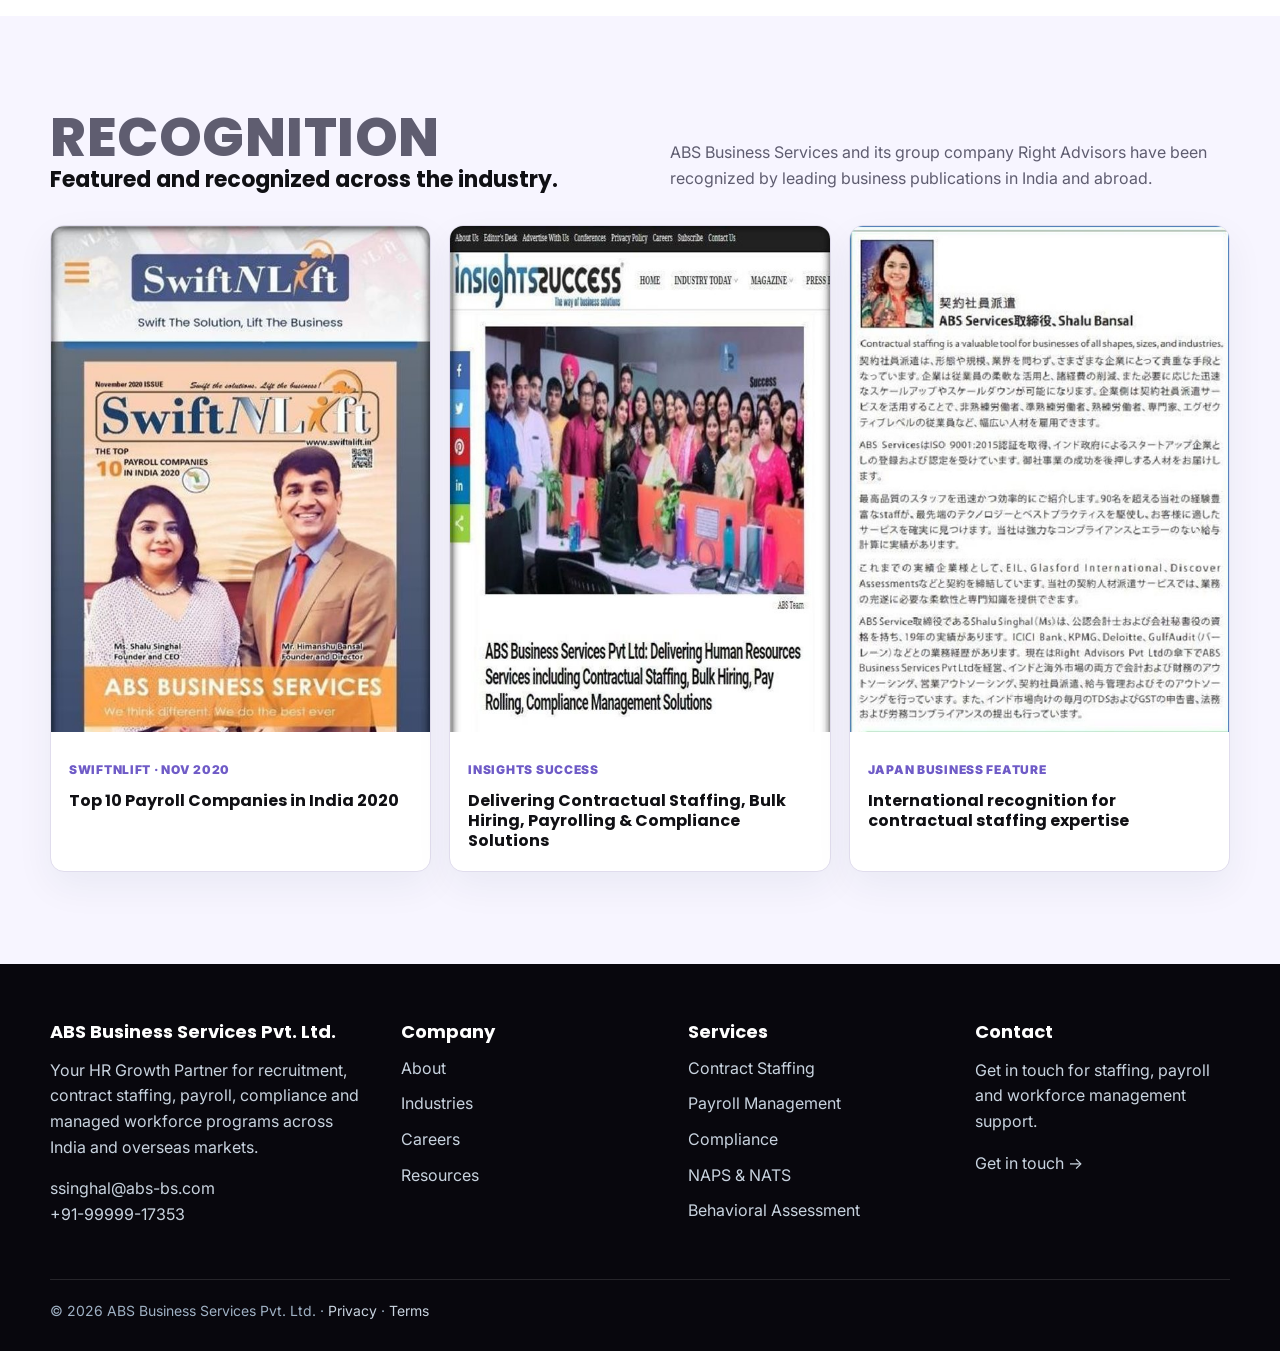
==== commit e16865ac: "first commit" ====
--- a/about.html
+++ b/about.html
@@ -1,14 +1,14 @@
 ﻿<!doctype html><html lang="en"><head><meta charset="utf-8"><meta name="viewport" content="width=device-width, initial-scale=1"><title>About ABS Business Services | HR Growth Partner in Faridabad</title><meta name="description" content="Learn about ABS Business Services Pvt. Ltd., a Faridabad-based workforce management, staffing, payroll outsourcing and HR services company founded in 2015."><meta name="keywords" content="ABS Business Services, HR company Faridabad, staffing company Haryana, workforce management India, payroll outsourcing company"><link rel="canonical" href="https://abs-bs.com/about.html"><link rel="preconnect" href="https://fonts.googleapis.com"><link rel="preconnect" href="https://fonts.gstatic.com" crossorigin><link href="https://fonts.googleapis.com/css2?family=Inter:wght@400;600;700;800;900&family=Poppins:wght@600;700;800&display=swap" rel="stylesheet"><link rel="stylesheet" href="styles.css"></head><body>
 <div id="abs-header"></div>
 <main><section class="page-hero"><div class="container"><p class="eyebrow">About Us</p><h1>India-focused workforce management with enterprise discipline.</h1><p class="lead">ABS Business Services was established in 2015 after the success of its group company Right Advisors Pvt. Ltd. The company provides flexible staffing, contractual manpower, payroll outsourcing and HR consulting services.</p></div></section>
-<section><div class="container grid-2"><article class="card"><h2>Mission</h2><p class="muted">To simplify workforce management by providing reliable staffing, HR outsourcing and payroll services while helping organizations scale efficiently.</p></article><article class="card"><h2>Vision</h2><p class="muted">To become India's most trusted workforce management company by delivering scalable human capital solutions through technology, compliance and operational excellence.</p></article></div></section>
-<section><div class="container split"><div><p class="eyebrow">Company Story</p><h2>Built after proven HR industry experience.</h2><p class="lead">ABS was established after the success of its group company Right Advisors Pvt. Ltd., bringing recruitment understanding, client servicing discipline and operational HR capability into one workforce partner.</p></div><div class="card"><h3>What ABS stands for</h3><p class="muted">The company focuses on quality manpower, transparent operations, compliance-ready documentation and long-term relationships with employers and candidates. Its work spans staffing, payroll, statutory support and HR process management for organizations across India.</p></div></div></section>
+<section><div class="container grid-2"><article class="card"><h3>Mission</h3><p class="muted">To simplify workforce management by providing reliable staffing, HR outsourcing and payroll services while helping organizations scale efficiently.</p></article><article class="card"><h3>Vision</h3><p class="muted">To become India's most trusted workforce management company by delivering scalable human capital solutions through technology, compliance and operational excellence.</p></article></div></section>
+<section><div class="container split"><div><p class="eyebrow">Company Story</p><h3>Built after proven HR industry experience.</h3><p class="lead">ABS was established after the success of its group company Right Advisors Pvt. Ltd., bringing recruitment understanding, client servicing discipline and operational HR capability into one workforce partner.</p></div><div class="card"><h3>What ABS stands for</h3><p class="muted">The company focuses on quality manpower, transparent operations, compliance-ready documentation and long-term relationships with employers and candidates. Its work spans staffing, payroll, statutory support and HR process management for organizations across India.</p></div></div></section>
 <section class="band" id="leadership"><div class="container">
-<div class="section-head"><div><p class="eyebrow">Leadership</p><h2>Guided by experienced HR and finance leadership.</h2></div></div>
+<div class="section-head"><div><p class="eyebrow">Leadership</p><h3>Guided by experienced HR and finance leadership.</h3></div></div>
 <div class="leader">
 <div class="leader-photo"><img src="assets/shalu-singhal.jpg" alt="Ms. Shalu Singhal, Founder and CEO of ABS Business Services Pvt. Ltd."><span class="leader-badge">Founder &amp; CEO</span></div>
 <div>
-<h2>Ms. Shalu Singhal</h2>
+<h3>Ms. Shalu Singhal</h3>
 <p class="role">Founder &amp; Chief Executive Officer</p>
 <p class="muted">Ms. Shalu Singhal is a qualified Chartered Accountant and Company Secretary with 22 years of work experience, having worked with leading organizations including ICICI Bank, KPMG, Deloitte and Gulf Audit (Bahrain).</p>
 <p class="muted">She currently runs ABS Business Services Pvt. Ltd., providing recruitment, contractual staffing, managed services, payroll, statutory compliance management, manpower turnkey projects, NAPS &amp; NATS, HR advisory &amp; outsourcing, sales outsourcing, behavioral assessment and other manpower-related outsourcing projects for both India and overseas markets.</p>
@@ -16,11 +16,10 @@
 </div>
 </div>
 </div></section>
-<section><div class="container split"><div><p class="eyebrow">Values</p><h2>The principles behind every deployment.</h2></div><div class="pill-row"><span class="pill">Integrity</span><span class="pill">Trust</span><span class="pill">Transparency</span><span class="pill">Speed</span><span class="pill">Compliance</span><span class="pill">Quality</span><span class="pill">Client Success</span><span class="pill">People First</span></div></div></section>
-<section><div class="container"><div class="section-head"><div><p class="eyebrow">Growth Timeline</p><h2>A decade of workforce partnerships.</h2></div></div><div class="timeline"><article><h3>2015</h3><p class="muted">ABS Business Services Pvt. Ltd. is founded in Faridabad, Haryana.</p></article><article><h3>Service Expansion</h3><p class="muted">Capabilities grow across contract staffing, general staffing, payroll management, HR outsourcing and statutory compliance.</p></article><article><h3>Operational Maturity</h3><p class="muted">ABS strengthens deployment coordination, documentation, client reporting and employee support workflows.</p></article><article><h3>Today</h3><p class="muted">ABS supports organizations across India with long-term workforce partnerships and scalable human capital solutions.</p></article></div></div></section>
+<section><div class="container"><div><p class="eyebrow">Values</p><h3>The principles behind every deployment.</h3></div><br><div class="pill-row"><span class="pill">Integrity</span><span class="pill">Trust</span><span class="pill">Transparency</span><span class="pill">Speed</span><span class="pill">Compliance</span><span class="pill">Quality</span><span class="pill">Client Success</span><span class="pill">People First</span></div></div></section>
+<section><div class="container"><div><div><p class="eyebrow">Growth Timeline</p><h3>A decade of workforce partnerships.</h3></div></div><div class="timeline"><article><h3>2015</h3><p class="muted">ABS Business Services Pvt. Ltd. is founded in Faridabad, Haryana.</p></article><article><h3>Service Expansion</h3><p class="muted">Capabilities grow across contract staffing, general staffing, payroll management, HR outsourcing and statutory compliance.</p></article><article><h3>Operational Maturity</h3><p class="muted">ABS strengthens deployment coordination, documentation, client reporting and employee support workflows.</p></article><article><h3>Today</h3><p class="muted">ABS supports organizations across India with long-term workforce partnerships and scalable human capital solutions.</p></article></div></div></section>
 <section class="band" id="recognition"><div class="container">
-<div class="section-head"><div><p class="eyebrow">Recognition</p><h2>Featured and recognized across the industry.</h2></div><p>ABS Business Services and its group company Right Advisors have been recognized by leading business publications in India and abroad.</p></div>
-<article class="press-card" style="max-width:760px;margin:0 auto 24px"><div class="press-img wide"><img src="assets/press-siliconindia.jpg" alt="SiliconIndia 10 Most Promising Recruitment Process Outsourcing Services Providers 2019 award for Right Advisors"></div><div class="press-body"><p class="src">siliconindia Magazine &middot; 2019</p><h3>Recognized among the 10 Most Promising Recruitment Process Outsourcing (RPO) Services Providers &mdash; 2019</h3></div></article>
+<div class="section-head"><div><p class="eyebrow">Recognition</p><h3>Featured and recognized across the industry.</h3></div><p>ABS Business Services and its group company Right Advisors have been recognized by leading business publications in India and abroad.</p></div>
 <div class="press-grid">
 <article class="press-card"><div class="press-img"><img src="assets/press-swiftnlift.jpg" alt="SwiftNLift magazine cover featuring ABS Business Services among the Top 10 Payroll Companies in India 2020"></div><div class="press-body"><p class="src">SwiftNLift &middot; Nov 2020</p><h3>Top 10 Payroll Companies in India 2020</h3></div></article>
 <article class="press-card"><div class="press-img"><img src="assets/press-insights.jpg" alt="Insights Success feature on ABS Business Services delivering HR services"></div><div class="press-body"><p class="src">Insights Success</p><h3>Delivering Contractual Staffing, Bulk Hiring, Payrolling &amp; Compliance Solutions</h3></div></article>
--- a/styles.css
+++ b/styles.css
@@ -76,7 +76,8 @@
     linear-gradient(180deg, #fff 0%, #f8f6ff 100%);
 }
 .hero-grid { display: grid; grid-template-columns: 1fr .92fr; gap: 48px; align-items: center; }
-.eyebrow { color: var(--secondary); font-weight: 900; text-transform: uppercase; letter-spacing: .08em; font-size: 13px; }
+.eyebrow { color: #6f5bc7; font-weight: 800; text-transform: uppercase; letter-spacing: .01em; font-size: clamp(30px, 4.4vw, 54px); font-family: Poppins, Inter, sans-serif; line-height: 1.1; margin: 0 0 8px; }
+.hero .eyebrow, .page-hero .eyebrow, .card .eyebrow { font-weight: 900; text-transform: uppercase; letter-spacing: .08em; font-size: 13px; font-family: inherit; line-height: normal; margin: 0; color: #6f5bc7;}
 h1, h2, h3 { font-family: Poppins, Inter, sans-serif; line-height: 1.08; letter-spacing: 0; margin: 0; }
 h1 { font-size: clamp(42px, 6vw, 76px); max-width: 870px; }
 h2 { font-size: clamp(30px, 4vw, 52px); }
@@ -117,7 +118,7 @@
   margin-bottom: 18px;
 }
 .muted { color: var(--muted); }
-.pill-row { display: flex; flex-wrap: wrap; gap: 10px; }
+.pill-row { display: flex; flex-wrap: wrap;}
 .pill {
   display: inline-flex; align-items: center; min-height: 36px; padding: 0 13px;
   border-radius: 999px; border: 1px solid var(--line); background: #fff; color: #314154; font-weight: 700; font-size: 14px;
